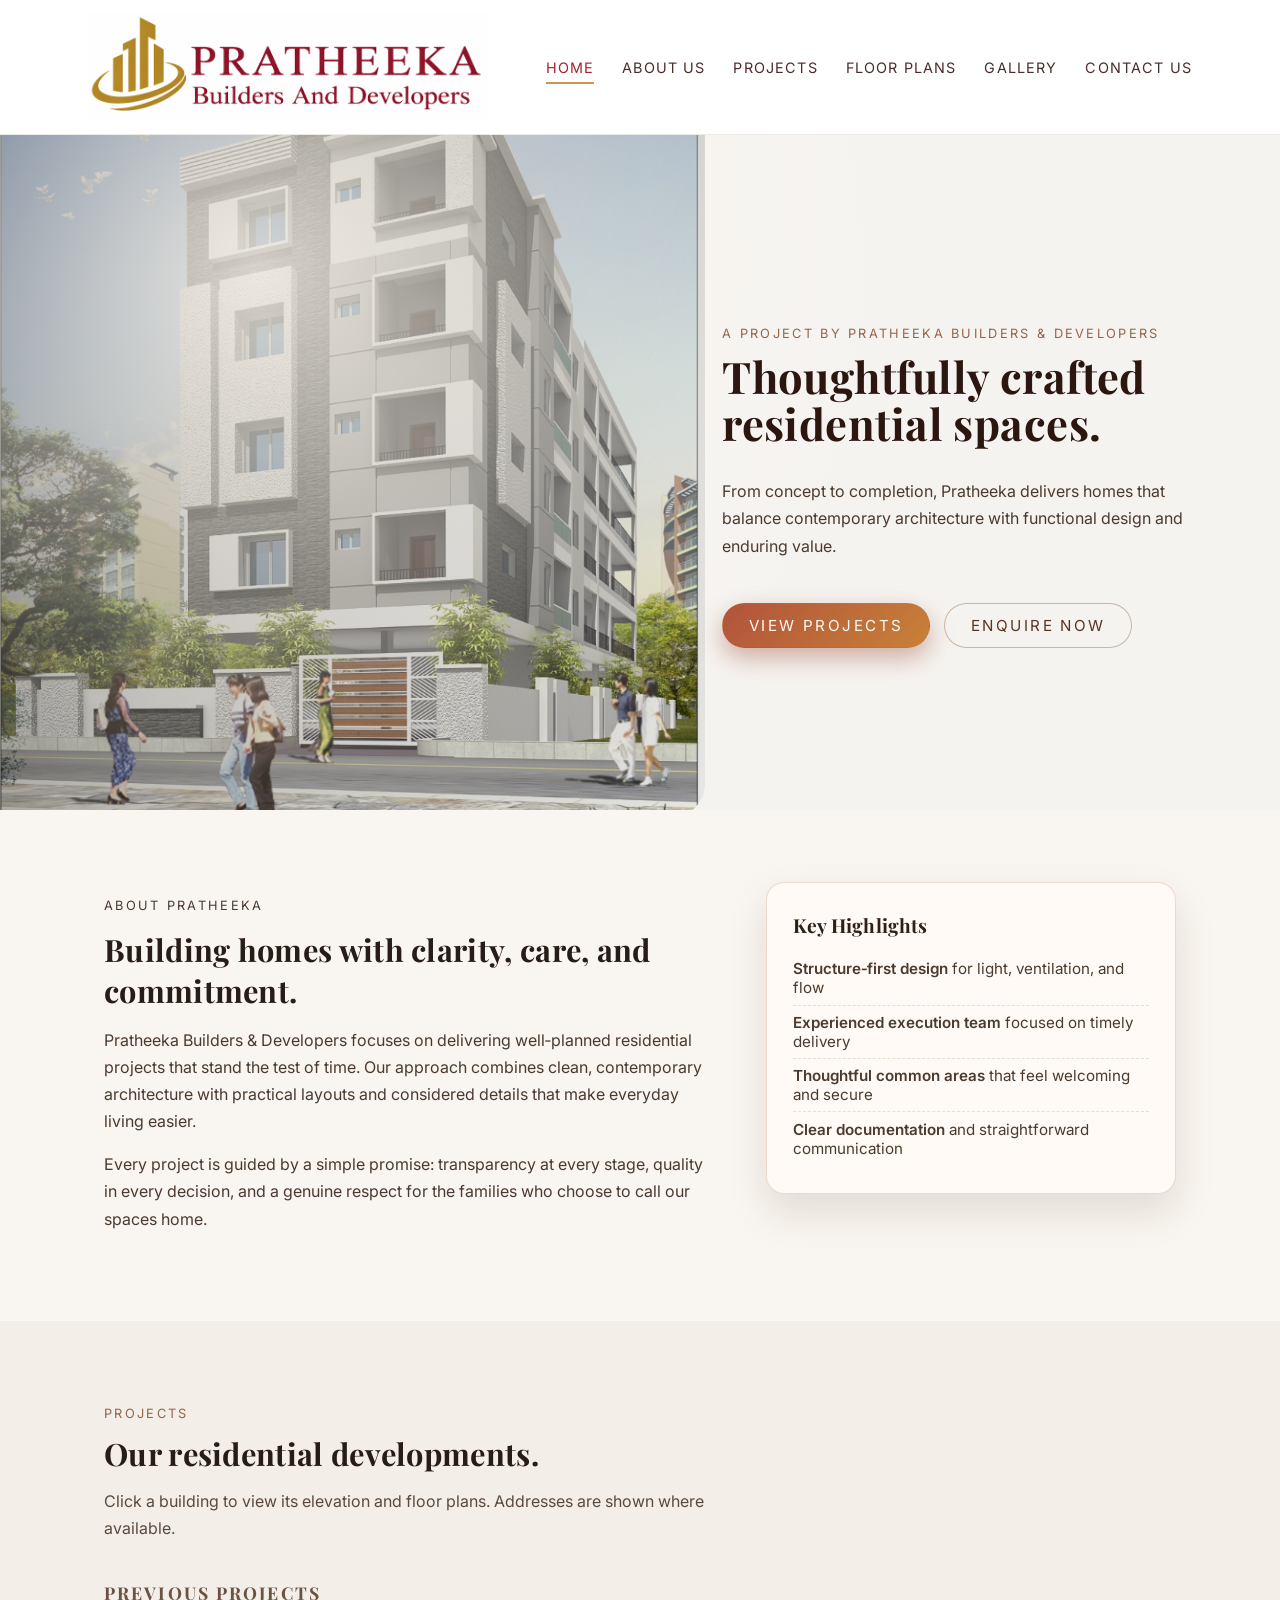
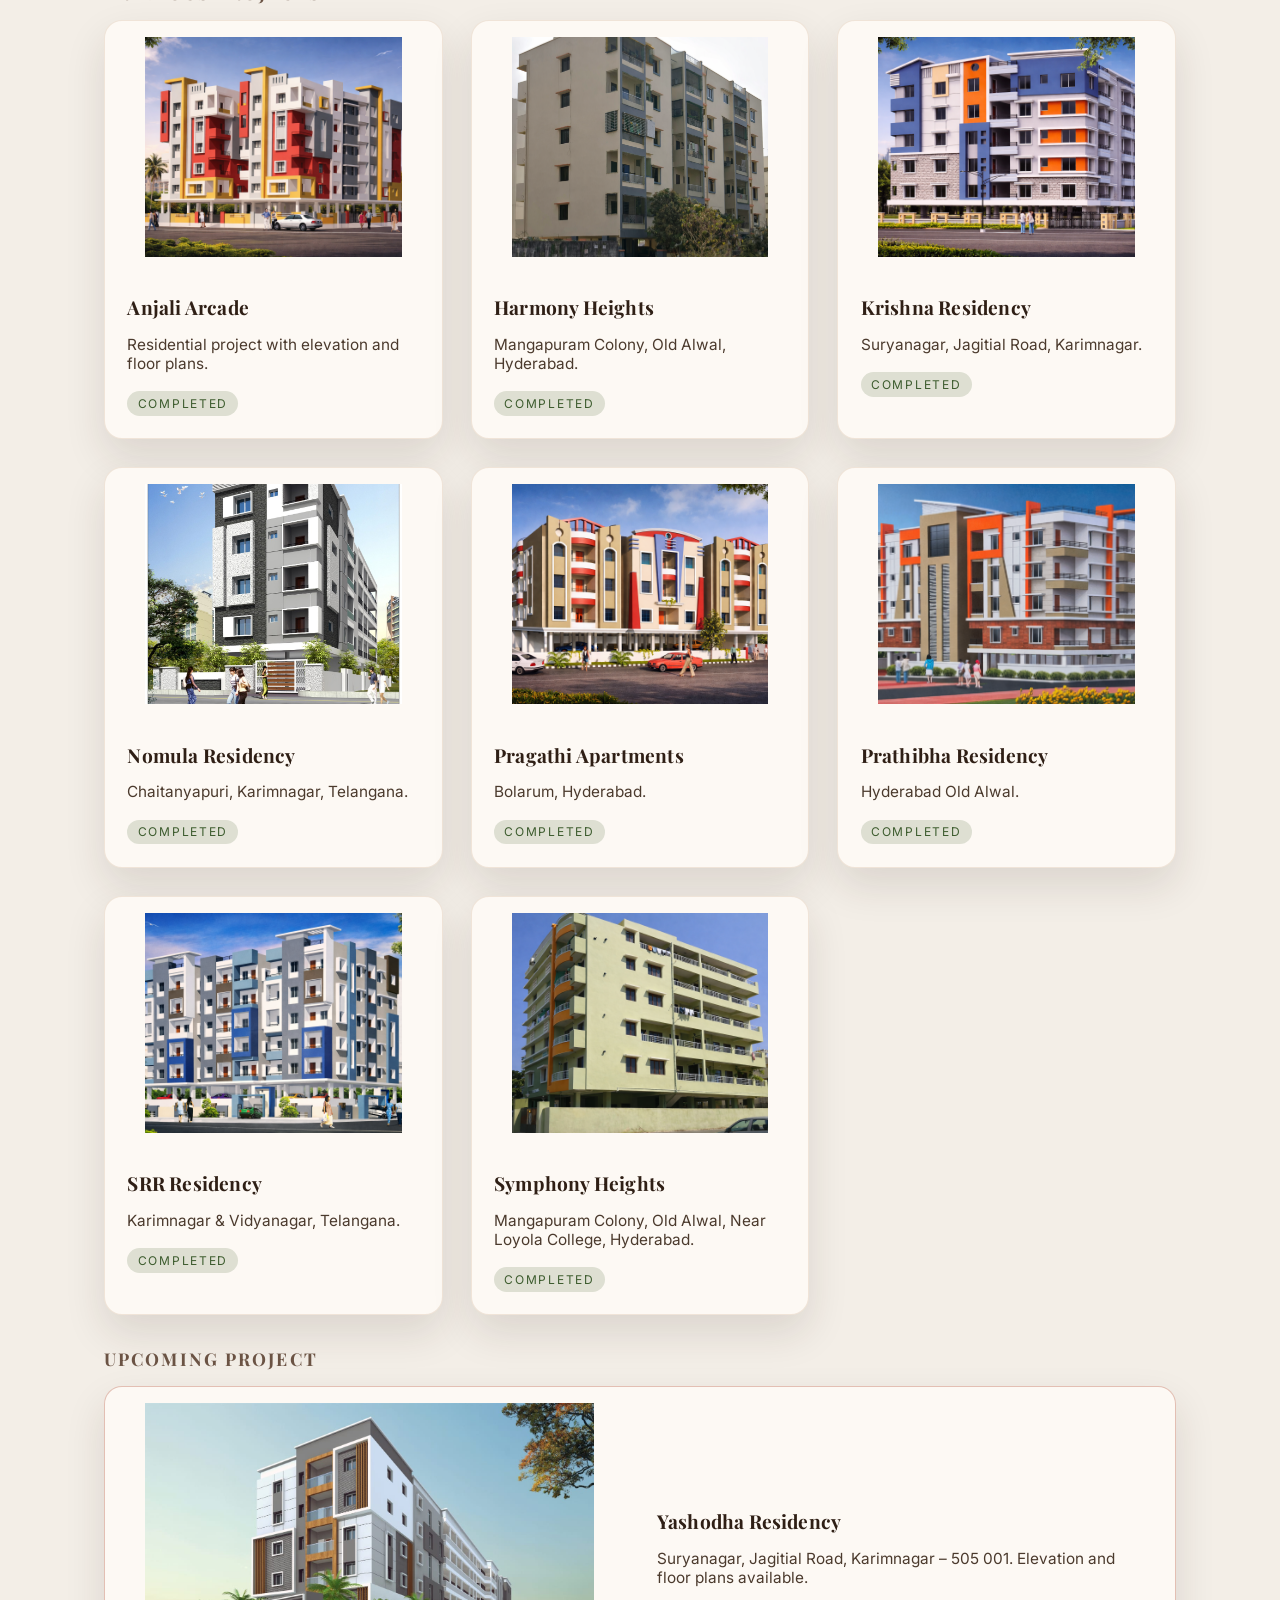
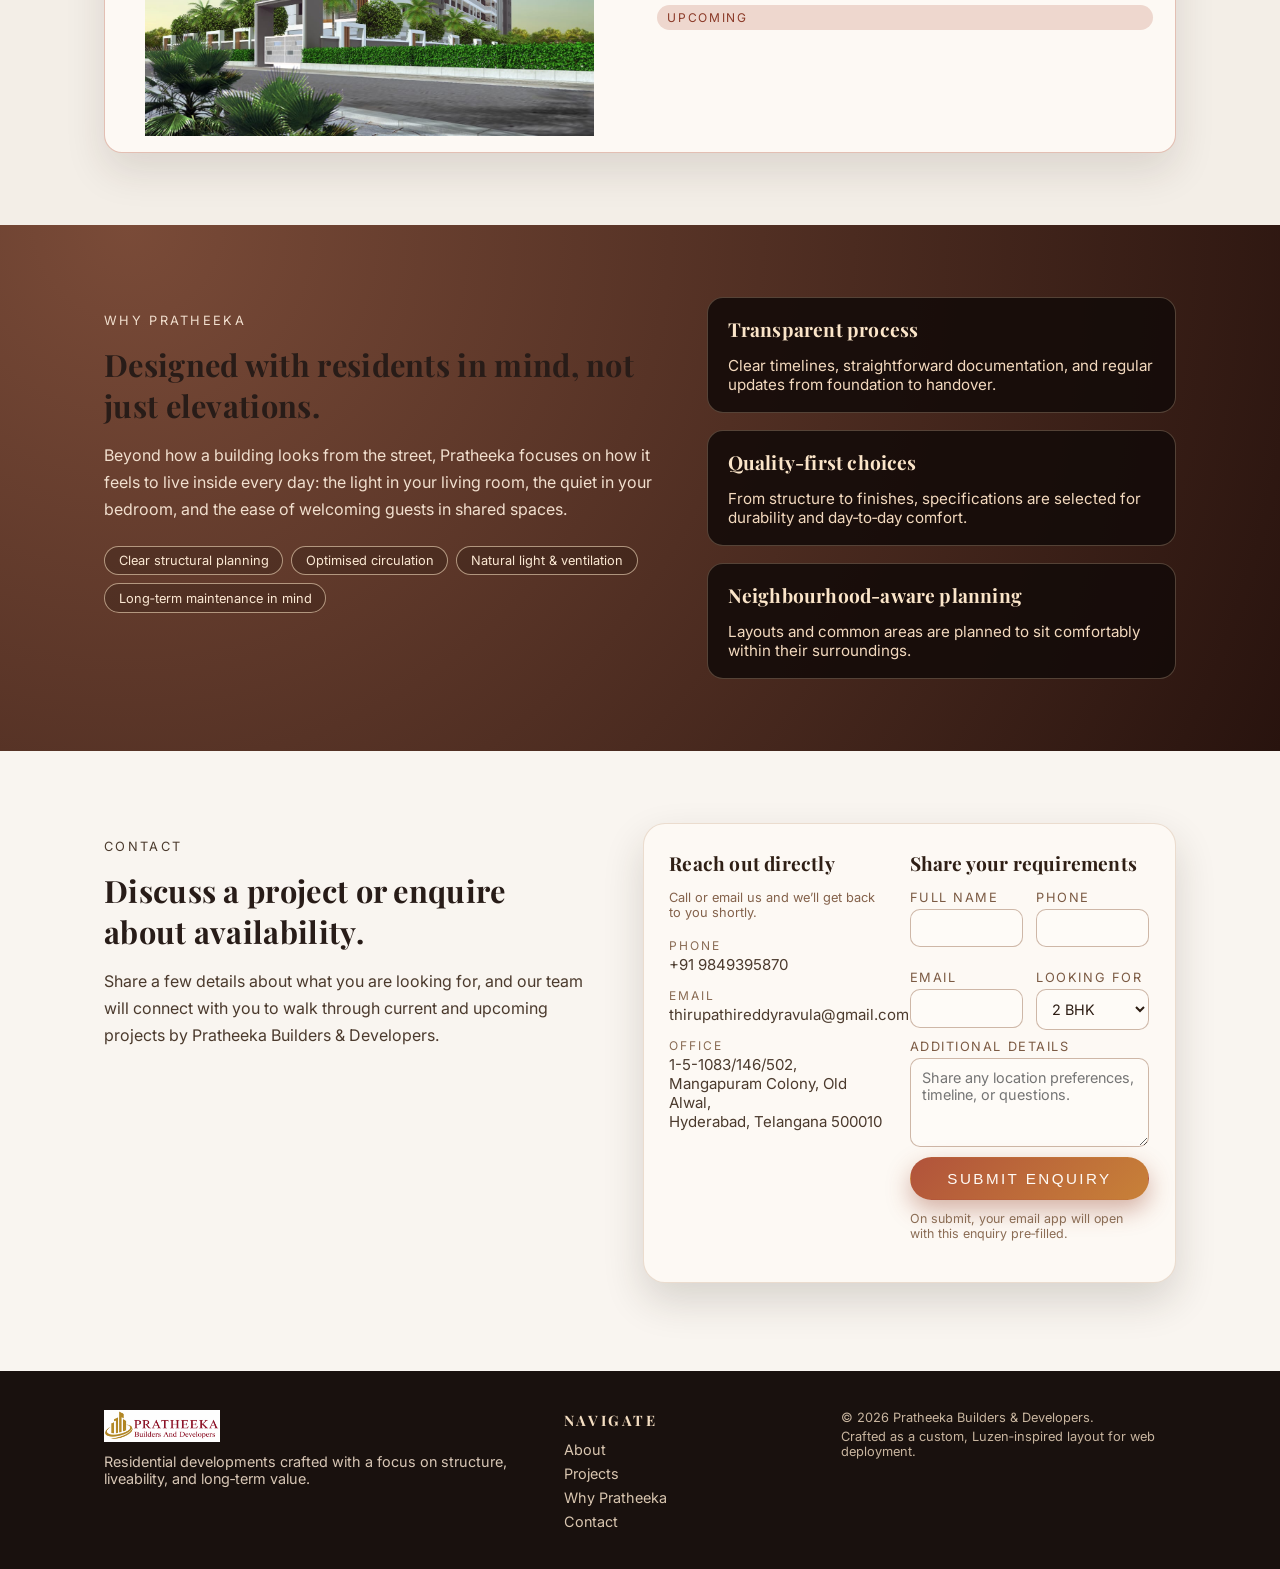
==== index.html @ 61bc34e3 "Initial commit - Pratheeka Builders website" ====
<!DOCTYPE html>
<html lang="en">
  <head>
    <meta charset="UTF-8" />
    <meta name="viewport" content="width=device-width, initial-scale=1" />
    <title>Pratheeka Builders &amp; Developers</title>
    <meta
      name="description"
      content="Pratheeka Builders and Developers – thoughtfully designed residential projects with a focus on quality, transparency, and timely delivery."
    />
    <link rel="preconnect" href="https://fonts.googleapis.com" />
    <link rel="preconnect" href="https://fonts.gstatic.com" crossorigin />
    <link
      href="https://fonts.googleapis.com/css2?family=Playfair+Display:wght@500;600;700&family=Inter:wght@300;400;500;600&display=swap"
      rel="stylesheet"
    />
    <link rel="stylesheet" href="styles.css" />
  </head>
  <body>
    <header class="site-header">
      <div class="container header-inner">
        <a href="index.html#top" class="brand">
          <img
            src="logo for pratheeka.png"
            alt="Pratheeka Builders and Developers Logo"
            class="brand-logo"
          />
        </a>
        <nav class="main-nav" aria-label="Primary">
          <button
            class="nav-toggle"
            aria-expanded="false"
            aria-controls="primary-navigation"
          >
            <span class="nav-toggle-line"></span>
            <span class="nav-toggle-line"></span>
          </button>
          <ul id="primary-navigation" class="nav-list">
            <li><a class="nav-link nav-link--active" href="index.html#top">Home</a></li>
            <li><a class="nav-link" href="index.html#about">About Us</a></li>
            <li><a class="nav-link" href="index.html#projects">Projects</a></li>
            <li><a class="nav-link" href="project.html?building=yashodha-residency#floor-plans">Floor Plans</a></li>
            <li><a class="nav-link" href="index.html#projects">Gallery</a></li>
            <li><a class="nav-link" href="index.html#contact">Contact Us</a></li>
          </ul>
        </nav>
      </div>
    </header>

    <main id="top">
      <section class="hero">
        <div class="hero-media">
          <div class="hero-image hero-image--primary"></div>
          <div class="hero-image hero-image--secondary"></div>
        </div>
        <div class="hero-overlay"></div>
        <div class="container hero-content">
          <p class="eyebrow">A project by Pratheeka Builders &amp; Developers</p>
          <h1>Thoughtfully crafted residential spaces.</h1>
          <p class="hero-subtitle">
            From concept to completion, Pratheeka delivers homes that balance
            contemporary architecture with functional design and enduring value.
          </p>
          <div class="hero-actions">
            <a href="#projects" class="btn btn-primary">View Projects</a>
            <a href="#contact" class="btn btn-ghost">Enquire Now</a>
          </div>
        </div>
      </section>

      <section id="about" class="section section--light">
        <div class="container split-layout">
          <div class="split-layout-main">
            <p class="eyebrow">About Pratheeka</p>
            <h2>Building homes with clarity, care, and commitment.</h2>
            <p>
              Pratheeka Builders &amp; Developers focuses on delivering
              well‑planned residential projects that stand the test of time. Our
              approach combines clean, contemporary architecture with practical
              layouts and considered details that make everyday living easier.
            </p>
            <p>
              Every project is guided by a simple promise: transparency at every
              stage, quality in every decision, and a genuine respect for the
              families who choose to call our spaces home.
            </p>
          </div>
          <aside class="split-layout-aside">
            <div class="stats-card">
              <h3>Key Highlights</h3>
              <ul>
                <li><span>Structure‑first design</span> for light, ventilation, and flow</li>
                <li><span>Experienced execution team</span> focused on timely delivery</li>
                <li><span>Thoughtful common areas</span> that feel welcoming and secure</li>
                <li><span>Clear documentation</span> and straightforward communication</li>
              </ul>
            </div>
          </aside>
        </div>
      </section>

      <section id="projects" class="section section--neutral">
        <div class="container">
          <header class="section-header">
            <p class="eyebrow">Projects</p>
            <h2>Our residential developments.</h2>
            <p class="section-intro">
              Click a building to view its elevation and floor plans. Addresses
              are shown where available.
            </p>
          </header>

          <h3 class="projects-subhead">Previous projects</h3>
          <div class="projects-grid">
            <a href="project.html?building=anjali-arcade" class="project-card project-card--link">
              <figure class="project-media">
                <img src="ANJALI ARCADE/ANJALI ARCADE ELEVATION.png" alt="Anjali Arcade elevation" loading="lazy" />
              </figure>
              <div class="project-body">
                <h3>Anjali Arcade</h3>
                <p>Residential project with elevation and floor plans.</p>
                <span class="project-status project-status--completed">Completed</span>
              </div>
            </a>
            <a href="project.html?building=harmony-heights" class="project-card project-card--link">
              <figure class="project-media">
                <img src="HARMONY HEIGHTS/HARMONY HEIGHTS ELEVATION.png" alt="Harmony Heights elevation" loading="lazy" />
              </figure>
              <div class="project-body">
                <h3>Harmony Heights</h3>
                <p>Mangapuram Colony, Old Alwal, Hyderabad.</p>
                <span class="project-status project-status--completed">Completed</span>
              </div>
            </a>
            <a href="project.html?building=krishna-residency" class="project-card project-card--link">
              <figure class="project-media">
                <img src="KRISHNA RESIDENCY/KRISHNA RESIDENCY ELVATION.png" alt="Krishna Residency elevation" loading="lazy" />
              </figure>
              <div class="project-body">
                <h3>Krishna Residency</h3>
                <p>Suryanagar, Jagitial Road, Karimnagar.</p>
                <span class="project-status project-status--completed">Completed</span>
              </div>
            </a>
            <a href="project.html?building=nomula-residency" class="project-card project-card--link">
              <figure class="project-media">
                <img src="NOMULA RESIDENCY/NOMUL RESIDENCY ELEVATION.jpg" alt="Nomula Residency elevation" loading="lazy" />
              </figure>
              <div class="project-body">
                <h3>Nomula Residency</h3>
                <p>Chaitanyapuri, Karimnagar, Telangana.</p>
                <span class="project-status project-status--completed">Completed</span>
              </div>
            </a>
            <a href="project.html?building=pragathi-apartments" class="project-card project-card--link">
              <figure class="project-media">
                <img src="PRAGATHI APARTMENTS/PRAGATHI APARTMENTS ELEVATION.png" alt="Pragathi Apartments elevation" loading="lazy" />
              </figure>
              <div class="project-body">
                <h3>Pragathi Apartments</h3>
                <p>Bolarum, Hyderabad.</p>
                <span class="project-status project-status--completed">Completed</span>
              </div>
            </a>
            <a href="project.html?building=prathibha-residency" class="project-card project-card--link">
              <figure class="project-media">
                <img src="PRATHIBHA RESIDENCY/PRATHIBHA BUILDING ELEVATION.png" alt="Prathibha Residency elevation" loading="lazy" />
              </figure>
              <div class="project-body">
                <h3>Prathibha Residency</h3>
                <p>Hyderabad Old Alwal.</p>
                <span class="project-status project-status--completed">Completed</span>
              </div>
            </a>
            <a href="project.html?building=srr-residency" class="project-card project-card--link">
              <figure class="project-media">
                <img src="SRR RESIDENCY/SRR residency ELEVATION.png" alt="SRR Residency elevation" loading="lazy" />
              </figure>
              <div class="project-body">
                <h3>SRR Residency</h3>
                <p>Karimnagar &amp; Vidyanagar, Telangana.</p>
                <span class="project-status project-status--completed">Completed</span>
              </div>
            </a>
            <a href="project.html?building=symphony-heights" class="project-card project-card--link">
              <figure class="project-media">
                <img src="SYMPHONY HEIGHTS/ChatGPT Image Mar 2, 2026, 05_12_27 PM.png" alt="Symphony Heights elevation" loading="lazy" />
              </figure>
              <div class="project-body">
                <h3>Symphony Heights</h3>
                <p>Mangapuram Colony, Old Alwal, Near Loyola College, Hyderabad.</p>
                <span class="project-status project-status--completed">Completed</span>
              </div>
            </a>
          </div>

          <h3 class="projects-subhead">Upcoming project</h3>
          <div class="projects-grid projects-grid--single">
            <a href="project.html?building=yashodha-residency" class="project-card project-card--link project-card--upcoming">
              <figure class="project-media">
                <img src="YASHODHA RESIDENCY UPCOMING/YASHODHA residency ELEVATION.jpg" alt="Yashodha Residency elevation" loading="lazy" />
              </figure>
              <div class="project-body">
                <h3>Yashodha Residency</h3>
                <p>Suryanagar, Jagitial Road, Karimnagar – 505 001. Elevation and floor plans available.</p>
                <span class="project-status project-status--upcoming">Upcoming</span>
              </div>
            </a>
          </div>
        </div>
      </section>

      <section id="why-us" class="section section--dark">
        <div class="container split-layout split-layout--reverse">
          <div class="split-layout-main">
            <p class="eyebrow eyebrow--muted">Why Pratheeka</p>
            <h2>Designed with residents in mind, not just elevations.</h2>
            <p>
              Beyond how a building looks from the street, Pratheeka focuses on
              how it feels to live inside every day: the light in your living
              room, the quiet in your bedroom, and the ease of welcoming guests
              in shared spaces.
            </p>
            <div class="pill-row">
              <span class="pill">Clear structural planning</span>
              <span class="pill">Optimised circulation</span>
              <span class="pill">Natural light &amp; ventilation</span>
              <span class="pill">Long‑term maintenance in mind</span>
            </div>
          </div>
          <aside class="split-layout-aside">
            <div class="feature-list">
              <article class="feature">
                <h3>Transparent process</h3>
                <p>
                  Clear timelines, straightforward documentation, and regular
                  updates from foundation to handover.
                </p>
              </article>
              <article class="feature">
                <h3>Quality‑first choices</h3>
                <p>
                  From structure to finishes, specifications are selected for
                  durability and day‑to‑day comfort.
                </p>
              </article>
              <article class="feature">
                <h3>Neighbourhood‑aware planning</h3>
                <p>
                  Layouts and common areas are planned to sit comfortably within
                  their surroundings.
                </p>
              </article>
            </div>
          </aside>
        </div>
      </section>

      <section id="contact" class="section section--light section--contact">
        <div class="container contact-layout">
          <div class="contact-copy">
            <p class="eyebrow">Contact</p>
            <h2>Discuss a project or enquire about availability.</h2>
            <p>
              Share a few details about what you are looking for, and our team
              will connect with you to walk through current and upcoming
              projects by Pratheeka Builders &amp; Developers.
            </p>
          </div>

          <div class="contact-card">
            <div class="contact-details">
              <h3>Reach out directly</h3>
              <p class="contact-note">
                Call or email us and we’ll get back to you shortly.
              </p>
              <ul>
                <li><span>Phone</span> <a href="tel:+919849395870">+91 9849395870</a></li>
                <li>
                  <span>Email</span>
                  <a href="mailto:thirupathireddyravula@gmail.com">
                    thirupathireddyravula@gmail.com
                  </a>
                </li>
                <li>
                  <span>Office</span>
                  <p class="contact-address">
                    1-5-1083/146/502, Mangapuram Colony, Old Alwal,<br />
                    Hyderabad, Telangana 500010
                  </p>
                </li>
              </ul>
            </div>

            <form class="contact-form" autocomplete="on">
              <h3>Share your requirements</h3>
              <div class="field-grid">
                <div class="field">
                  <label for="name">Full name</label>
                  <input id="name" name="name" type="text" required />
                </div>
                <div class="field">
                  <label for="phone">Phone</label>
                  <input id="phone" name="phone" type="tel" />
                </div>
                <div class="field">
                  <label for="email">Email</label>
                  <input id="email" name="email" type="email" />
                </div>
                <div class="field">
                  <label for="interest">Looking for</label>
                  <select id="interest" name="interest">
                    <option>2 BHK</option>
                    <option>3 BHK</option>
                    <option>Investment property</option>
                    <option>Joint development</option>
                    <option>Other</option>
                  </select>
                </div>
              </div>
              <div class="field">
                <label for="message">Additional details</label>
                <textarea
                  id="message"
                  name="message"
                  rows="4"
                  placeholder="Share any location preferences, timeline, or questions."
                ></textarea>
              </div>
              <button type="submit" class="btn btn-primary btn-full-width">
                Submit enquiry
              </button>
              <p class="form-footnote">
                On submit, your email app will open with this enquiry pre‑filled.
              </p>
            </form>
          </div>
        </div>
      </section>
    </main>

    <footer class="site-footer">
      <div class="container footer-inner">
        <div class="footer-brand">
          <img
            src="logo for pratheeka.png"
            alt="Pratheeka Builders and Developers logo"
            class="footer-logo"
          />
          <p>
            Residential developments crafted with a focus on structure,
            liveability, and long‑term value.
          </p>
        </div>
        <nav class="footer-nav" aria-label="Footer">
          <h3>Navigate</h3>
          <ul>
            <li><a href="index.html#about">About</a></li>
            <li><a href="index.html#projects">Projects</a></li>
            <li><a href="index.html#why-us">Why Pratheeka</a></li>
            <li><a href="index.html#contact">Contact</a></li>
          </ul>
        </nav>
        <div class="footer-meta">
          <p>&copy; <span id="year"></span> Pratheeka Builders &amp; Developers.</p>
          <p class="footer-note">
            Crafted as a custom, Luzen‑inspired layout for web deployment.
          </p>
        </div>
      </div>
    </footer>

    <script src="script.js"></script>
  </body>
</html>
---- styles.css ----
*,
*::before,
*::after {
  box-sizing: border-box;
}

html {
  scroll-behavior: smooth;
}

body {
  margin: 0;
  font-family: "Inter", system-ui, -apple-system, BlinkMacSystemFont, "Segoe UI",
    sans-serif;
  color: #1f2933;
  background-color: #f5f3f0;
  -webkit-font-smoothing: antialiased;
}

img {
  max-width: 100%;
  display: block;
}

a {
  color: inherit;
  text-decoration: none;
}

.container {
  width: 100%;
  max-width: 1120px;
  margin: 0 auto;
  padding: 0 1.5rem;
}

.site-header {
  position: sticky;
  top: 0;
  z-index: 20;
  background: #ffffff;
  border-bottom: 1px solid rgba(148, 132, 109, 0.16);
}

.header-inner {
  display: flex;
  align-items: center;
  justify-content: space-between;
  padding: 0.75rem 0.5rem;
}

.brand-logo {
  height: 110px;
  width: auto;
}

.main-nav {
  display: flex;
  align-items: center;
  gap: 2rem;
}

.nav-list {
  list-style: none;
  display: flex;
  gap: 1.75rem;
  padding: 0;
  margin: 0;
}

.nav-list a {
  font-size: 0.9rem;
  letter-spacing: 0.08em;
  text-transform: uppercase;
  color: #4b2c2c;
  padding-bottom: 0.4rem;
  border-bottom: 2px solid transparent;
  transition: border-color 0.18s ease, color 0.18s ease;
}

.nav-list a:hover,
.nav-list a:focus-visible,
.nav-list a.nav-link--active {
  border-color: #c9974f;
  color: #a3222f;
}

.nav-toggle {
  display: none;
  background: transparent;
  border: none;
  padding: 0.4rem;
  cursor: pointer;
}

.nav-toggle-line {
  width: 22px;
  height: 2px;
  background: #4b2c2c;
  border-radius: 999px;
  display: block;
  + .nav-toggle-line {
    margin-top: 5px;
  }
}

.hero {
  position: relative;
  min-height: 75vh;
  display: grid;
  grid-template-columns: minmax(0, 1.2fr) minmax(0, 1fr);
  color: #16161d;
  overflow: hidden;
  background: #f5f3f0;
}

.hero-media {
  position: relative;
  height: 100%;
}

.hero-image {
  position: absolute;
  inset: 0;
  background-size: cover;
  background-position: center;
  border-radius: 0 0 32px 0;
  transform-origin: center;
}

.hero-image--primary {
  background-image: linear-gradient(
      115deg,
      rgba(20, 17, 13, 0.5),
      rgba(20, 17, 13, 0.1)
    ),
    url("NOMULA RESIDENCY/NOMUL RESIDENCY ELEVATION.jpg");
  transform: scale(1.02);
}

.hero-image--secondary {
  background-image: url("SRR RESIDENCY/SRR residency ELEVATION.png");
  opacity: 0.0;
}

.hero-overlay {
  position: absolute;
  inset: 0;
  background: radial-gradient(
    circle at 20% 20%,
    rgba(255, 250, 240, 0.8),
    transparent 55%
  );
  pointer-events: none;
}

.hero-content {
  position: relative;
  padding: 5.5rem 1.5rem 4.5rem;
  display: flex;
  flex-direction: column;
  justify-content: center;
}

.eyebrow {
  font-size: 0.8rem;
  letter-spacing: 0.18em;
  text-transform: uppercase;
  color: #94654b;
  margin-bottom: 0.75rem;
}

.eyebrow--muted {
  color: #f3e2d1;
}

h1,
h2,
h3 {
  font-family: "Playfair Display", "Times New Roman", serif;
  margin: 0 0 0.9rem;
  letter-spacing: 0.01em;
}

h1 {
  font-size: clamp(2.4rem, 3.4vw, 3.2rem);
  line-height: 1.09;
  color: #2c1710;
}

h2 {
  font-size: clamp(1.8rem, 2.4vw, 2.2rem);
  color: #281c18;
}

h3 {
  font-size: 1.2rem;
  color: #2f1f15;
}

.hero-subtitle {
  max-width: 30rem;
  font-size: 1rem;
  line-height: 1.7;
  color: #4b3a2d;
}

.hero-actions {
  margin-top: 1.7rem;
  display: flex;
  flex-wrap: wrap;
  gap: 0.9rem;
}

.btn {
  display: inline-flex;
  align-items: center;
  justify-content: center;
  border-radius: 999px;
  padding: 0.75rem 1.6rem;
  font-size: 0.95rem;
  border: 1px solid transparent;
  cursor: pointer;
  transition: background 0.18s ease, color 0.18s ease,
    border-color 0.18s ease, box-shadow 0.18s ease, transform 0.12s ease;
  text-transform: uppercase;
  letter-spacing: 0.16em;
}

.btn-primary {
  background: linear-gradient(135deg, #b1533b, #c88138);
  color: #fffaf5;
  box-shadow: 0 10px 25px rgba(153, 67, 42, 0.4);
}

.btn-primary:hover,
.btn-primary:focus-visible {
  transform: translateY(-1px);
  box-shadow: 0 15px 30px rgba(153, 67, 42, 0.46);
}

.btn-ghost {
  background: rgba(245, 243, 240, 0.4);
  border-color: rgba(176, 139, 115, 0.6);
  color: #5b3523;
}

.btn-ghost:hover,
.btn-ghost:focus-visible {
  background: rgba(245, 243, 240, 0.9);
}

.btn-full-width {
  width: 100%;
}

.section {
  padding: 4.5rem 0;
}

.section--light {
  background: #f9f5f0;
}

.section--neutral {
  background: #f3eee7;
}

.section--dark {
  background: radial-gradient(circle at 10% 0%, #7a4b38, #28130e);
  color: #fdf7f1;
}

.section--contact {
  padding-bottom: 5.5rem;
}

.section-header {
  max-width: 40rem;
  margin-bottom: 2.4rem;
}

.section-intro {
  margin: 0;
  color: #5a4a3d;
  line-height: 1.7;
}

.split-layout {
  display: grid;
  grid-template-columns: minmax(0, 1.5fr) minmax(0, 1fr);
  gap: 3rem;
  align-items: flex-start;
}

.split-layout--reverse {
  grid-template-columns: minmax(0, 1.3fr) minmax(0, 1.1fr);
}

.split-layout-main p {
  line-height: 1.7;
  color: #4a3a2f;
}

.section--dark .split-layout-main p {
  color: #f1dfce;
}

.split-layout-aside {
  align-self: stretch;
}

.stats-card {
  background: #fffaf5;
  border-radius: 18px;
  padding: 1.8rem 1.6rem;
  border: 1px solid rgba(179, 126, 85, 0.25);
  box-shadow: 0 18px 40px rgba(59, 40, 22, 0.12);
}

.stats-card h3 {
  margin-bottom: 0.9rem;
}

.stats-card ul {
  list-style: none;
  padding: 0;
  margin: 0;
}

.stats-card li {
  font-size: 0.95rem;
  color: #4b3a2d;
  padding: 0.45rem 0;
  border-bottom: 1px dashed rgba(176, 139, 115, 0.28);
}

.stats-card li:last-child {
  border-bottom: none;
}

.stats-card span {
  font-weight: 600;
}

.projects-grid {
  display: grid;
  grid-template-columns: repeat(3, minmax(0, 1fr));
  gap: 1.75rem;
}

.project-card {
  background: #fdf9f4;
  border-radius: 18px;
  overflow: hidden;
  border: 1px solid rgba(179, 131, 91, 0.18);
  display: flex;
  flex-direction: column;
  min-height: 100%;
  box-shadow: 0 18px 40px rgba(46, 35, 25, 0.12);
  transition: transform 0.14s ease, box-shadow 0.14s ease,
    border-color 0.14s ease;
}

.project-card:hover {
  transform: translateY(-3px);
  box-shadow: 0 26px 55px rgba(37, 26, 18, 0.2);
  border-color: rgba(153, 89, 55, 0.65);
}

.project-media img {
  height: 220px;
  width: 100%;
  object-fit: cover;
}

.project-body {
  padding: 1.35rem 1.4rem 1.4rem;
}

.project-body p {
  margin: 0 0 0.9rem;
  font-size: 0.96rem;
  color: #4b3a2d;
}

.project-meta {
  display: grid;
  grid-template-columns: repeat(2, minmax(0, 1fr));
  gap: 0.75rem;
  margin: 0;
}

.project-meta dt {
  font-size: 0.75rem;
  text-transform: uppercase;
  letter-spacing: 0.15em;
  color: #8a6c54;
}

.project-meta dd {
  margin: 0.1rem 0 0;
  font-size: 0.9rem;
  color: #2f1f15;
}

.projects-subhead {
  font-size: 1.1rem;
  text-transform: uppercase;
  letter-spacing: 0.12em;
  color: #6b5344;
  margin: 2rem 0 1rem;
}
.projects-subhead:first-of-type {
  margin-top: 0;
}

.project-status {
  display: inline-block;
  font-size: 0.75rem;
  text-transform: uppercase;
  letter-spacing: 0.14em;
  padding: 0.3rem 0.65rem;
  border-radius: 999px;
  margin-top: 0.25rem;
}
.project-status--completed {
  background: rgba(94, 120, 78, 0.2);
  color: #3d5c2e;
}
.project-status--upcoming {
  background: rgba(177, 83, 59, 0.2);
  color: #8b3a28;
}

.project-card--link {
  color: inherit;
  cursor: pointer;
}
.project-card--link:hover {
  color: inherit;
}
.project-card--upcoming {
  border-color: rgba(177, 83, 59, 0.35);
}

.projects-grid--single {
  grid-template-columns: minmax(0, 1fr);
  max-width: none;
  width: 100%;
}

.pill-row {
  display: flex;
  flex-wrap: wrap;
  gap: 0.5rem;
  margin-top: 1.4rem;
}

@media (min-width: 960px) {
  .project-card--upcoming {
    flex-direction: row;
  }

  .project-card--upcoming .project-media {
    flex: 0 0 42%;
  }

  .project-card--upcoming .project-media img {
    height: 100%;
    min-height: 280px;
  }

  .project-card--upcoming .project-body {
    display: flex;
    flex-direction: column;
    justify-content: center;
  }
}

.pill {
  font-size: 0.8rem;
  padding: 0.4rem 0.85rem;
  border-radius: 999px;
  border: 1px solid rgba(246, 220, 191, 0.6);
  background: rgba(19, 10, 7, 0.2);
  color: #fbe8d3;
}

.feature-list {
  display: grid;
  gap: 1.1rem;
}

.feature {
  background: rgba(21, 12, 9, 0.9);
  border-radius: 16px;
  padding: 1.1rem 1.25rem;
  border: 1px solid rgba(239, 205, 169, 0.28);
}

.feature h3 {
  color: #fbe5c9;
}

.feature p {
  margin: 0;
  font-size: 0.95rem;
  color: #f3d9be;
}

.contact-layout {
  display: grid;
  grid-template-columns: minmax(0, 1.15fr) minmax(0, 1.25fr);
  gap: 3rem;
  align-items: flex-start;
}

.contact-copy p {
  color: #4b3a2d;
  line-height: 1.7;
}

.contact-card {
  background: #fdf9f4;
  border-radius: 22px;
  padding: 1.6rem 1.6rem 1.8rem;
  border: 1px solid rgba(179, 131, 91, 0.25);
  box-shadow: 0 18px 40px rgba(46, 35, 25, 0.16);
  display: grid;
  grid-template-columns: minmax(0, 1fr) minmax(0, 1.1fr);
  gap: 1.4rem;
}

.contact-details ul {
  list-style: none;
  margin: 0;
  padding: 0;
}

.contact-details li {
  margin-bottom: 0.85rem;
  font-size: 0.94rem;
  color: #4b3a2d;
}

.contact-details span {
  display: block;
  font-size: 0.75rem;
  text-transform: uppercase;
  letter-spacing: 0.16em;
  color: #8a6c54;
  margin-bottom: 0.15rem;
}

.contact-address {
  margin: 0.1rem 0 0;
}

.contact-note {
  font-size: 0.8rem;
  color: #84624b;
  margin-top: 0;
  margin-bottom: 1.1rem;
}

.contact-form h3 {
  margin-bottom: 0.9rem;
}

.field-grid {
  display: grid;
  grid-template-columns: repeat(2, minmax(0, 1fr));
  gap: 0.85rem;
}

.field {
  display: flex;
  flex-direction: column;
  gap: 0.25rem;
  margin-bottom: 0.6rem;
}

.field label {
  font-size: 0.8rem;
  letter-spacing: 0.12em;
  text-transform: uppercase;
  color: #7b5a43;
}

.field input,
.field select,
.field textarea {
  border-radius: 10px;
  border: 1px solid rgba(176, 139, 115, 0.6);
  padding: 0.6rem 0.7rem;
  font-size: 0.9rem;
  font-family: inherit;
  background: #fefbf7;
  color: #2c1c13;
  outline: none;
  transition: border-color 0.15s ease, box-shadow 0.15s ease,
    background 0.15s ease;
}

.field textarea {
  resize: vertical;
}

.field input:focus-visible,
.field select:focus-visible,
.field textarea:focus-visible {
  border-color: #c47e43;
  box-shadow: 0 0 0 1px rgba(196, 126, 67, 0.35);
  background: #fff;
}

.form-footnote {
  font-size: 0.78rem;
  color: #8a6c54;
  margin-top: 0.7rem;
}

.site-footer {
  background: #19110e;
  color: #f1e1cf;
  padding: 2.4rem 0 2.1rem;
}

.footer-inner {
  display: grid;
  grid-template-columns: minmax(0, 1.4fr) minmax(0, 0.8fr) minmax(
      0,
      1.1fr
    );
  gap: 2.1rem;
  align-items: flex-start;
}

.footer-logo {
  height: 32px;
  width: auto;
  margin-bottom: 0.7rem;
}

.footer-brand p {
  margin: 0;
  font-size: 0.9rem;
  color: #d7c6b5;
}

.footer-nav h3 {
  font-size: 0.9rem;
  text-transform: uppercase;
  letter-spacing: 0.18em;
  margin-bottom: 0.6rem;
  color: #f3ddc1;
}

.footer-nav ul {
  list-style: none;
  padding: 0;
  margin: 0;
}

.footer-nav li {
  margin-bottom: 0.25rem;
}

.footer-nav a {
  font-size: 0.9rem;
  color: #d9c6b0;
}

.footer-nav a:hover {
  color: #f3ddc1;
}

.footer-meta p {
  margin: 0 0 0.25rem;
  font-size: 0.8rem;
  color: #c8b59f;
}

.footer-note {
  color: #a8927c;
}

@media (max-width: 960px) {
  .hero {
    grid-template-columns: minmax(0, 1fr);
  }

  .hero-media {
    position: absolute;
    inset: 0;
    opacity: 0.26;
  }

  .hero-content {
    padding-top: 5rem;
    padding-bottom: 4.2rem;
  }

  .split-layout,
  .split-layout--reverse,
  .contact-layout {
    grid-template-columns: minmax(0, 1fr);
  }

  .split-layout-aside,
  .contact-card {
    margin-top: 1.4rem;
  }

  .projects-grid {
    grid-template-columns: repeat(2, minmax(0, 1fr));
  }

  .contact-card {
    grid-template-columns: minmax(0, 1fr);
  }

  .footer-inner {
    grid-template-columns: minmax(0, 1.4fr) minmax(0, 1fr);
  }
}

@media (max-width: 720px) {
  .header-inner {
    padding-inline: 0.25rem;
  }

  .brand-logo {
    height: 56px;
  }

  .nav-toggle {
    display: inline-flex;
    flex-direction: column;
    justify-content: center;
  }

  .nav-list {
    position: absolute;
    inset-inline: 0;
    top: 100%;
    padding: 0.75rem 1.5rem 1rem;
    background: rgba(245, 243, 240, 0.98);
    flex-direction: column;
    border-bottom: 1px solid rgba(148, 132, 109, 0.25);
    transform-origin: top;
    transform: scaleY(0.9);
    opacity: 0;
    pointer-events: none;
    transition: opacity 0.18s ease, transform 0.18s ease;
  }

  .nav-list.is-open {
    opacity: 1;
    transform: scaleY(1);
    pointer-events: auto;
  }

  .hero-content {
    padding-inline: 1.25rem;
  }

  .section {
    padding: 3.3rem 0;
  }

  .projects-grid {
    grid-template-columns: minmax(0, 1fr);
  }

  .footer-inner {
    grid-template-columns: minmax(0, 1fr);
  }
}

/* Project detail page */
.project-page {
  padding: 2.5rem 0 4rem;
  min-height: 50vh;
}

.back-link {
  display: inline-block;
  font-size: 0.9rem;
  letter-spacing: 0.08em;
  color: #6b5344;
  margin-bottom: 1.5rem;
  padding-bottom: 0.2rem;
  border-bottom: 1px solid transparent;
  transition: border-color 0.18s ease, color 0.18s ease;
}
.back-link:hover {
  color: #b1533b;
  border-color: #b1533b;
}

.project-detail-header {
  margin-bottom: 2rem;
}
.project-detail-header .eyebrow {
  margin-bottom: 0.5rem;
}
.project-address {
  margin: 0.75rem 0 0;
  font-size: 1rem;
  color: #5a4a3d;
  line-height: 1.6;
}

.project-elevation {
  margin: 0 0 2.5rem;
  border-radius: 18px;
  overflow: hidden;
  box-shadow: 0 18px 50px rgba(46, 35, 25, 0.18);
}
.project-elevation img {
  width: 100%;
  height: auto;
  display: block;
}
.project-elevation figcaption {
  font-size: 0.8rem;
  text-transform: uppercase;
  letter-spacing: 0.14em;
  color: #8a6c54;
  padding: 0.6rem 0 0;
}

.project-floor-plans {
  margin-top: 2.5rem;
}
.project-floor-plans h2 {
  font-size: 1.35rem;
  margin-bottom: 1.25rem;
}
.floor-plans-grid {
  display: grid;
  grid-template-columns: repeat(auto-fill, minmax(280px, 1fr));
  gap: 1.5rem;
}
.floor-plan-fig {
  margin: 0;
  border-radius: 14px;
  overflow: hidden;
  border: 1px solid rgba(179, 131, 91, 0.2);
  background: #fdf9f4;
}
.floor-plan-fig img {
  width: 100%;
  height: auto;
  display: block;
}
.floor-plan-fig figcaption {
  font-size: 0.8rem;
  color: #6b5344;
  padding: 0.5rem 0.75rem;
}

.project-loading,
.project-error {
  padding: 2rem 0;
  color: #6b5344;
}
.project-error a {
  color: #b1533b;
  text-decoration: underline;
}
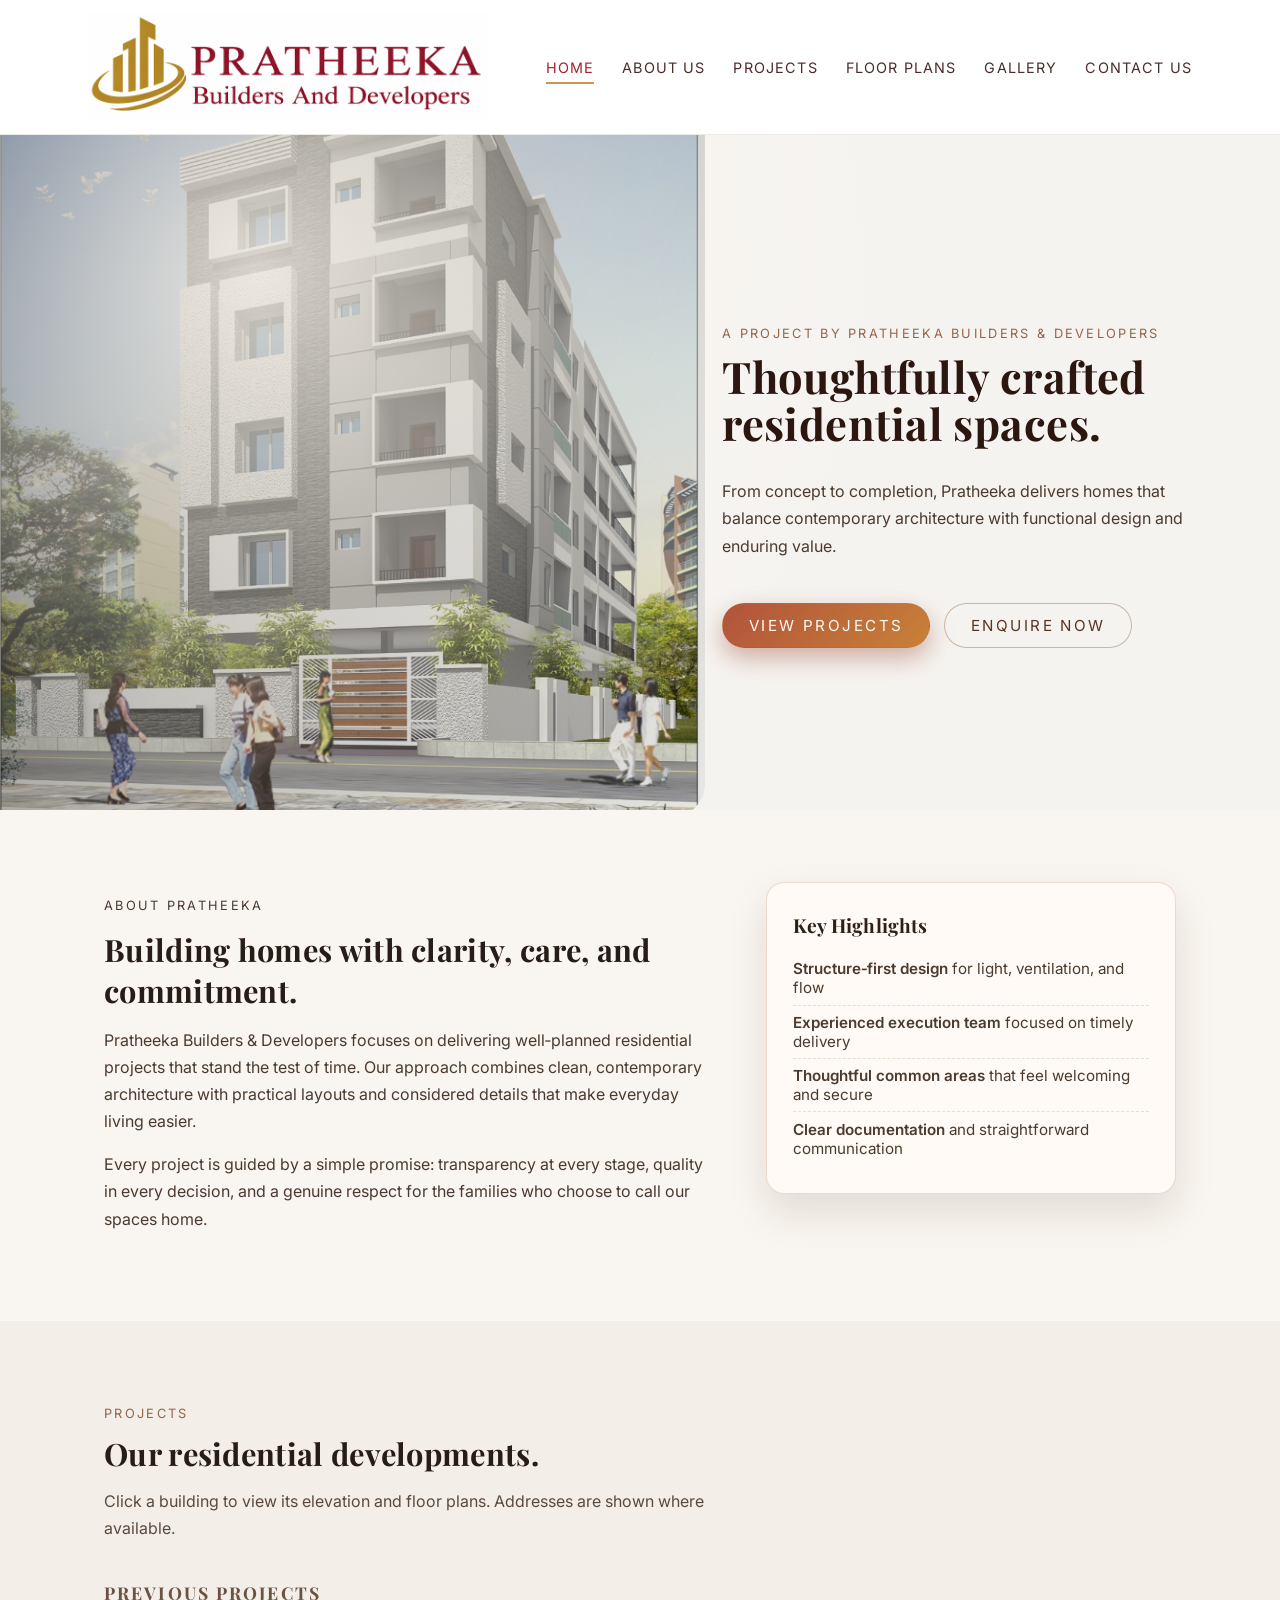
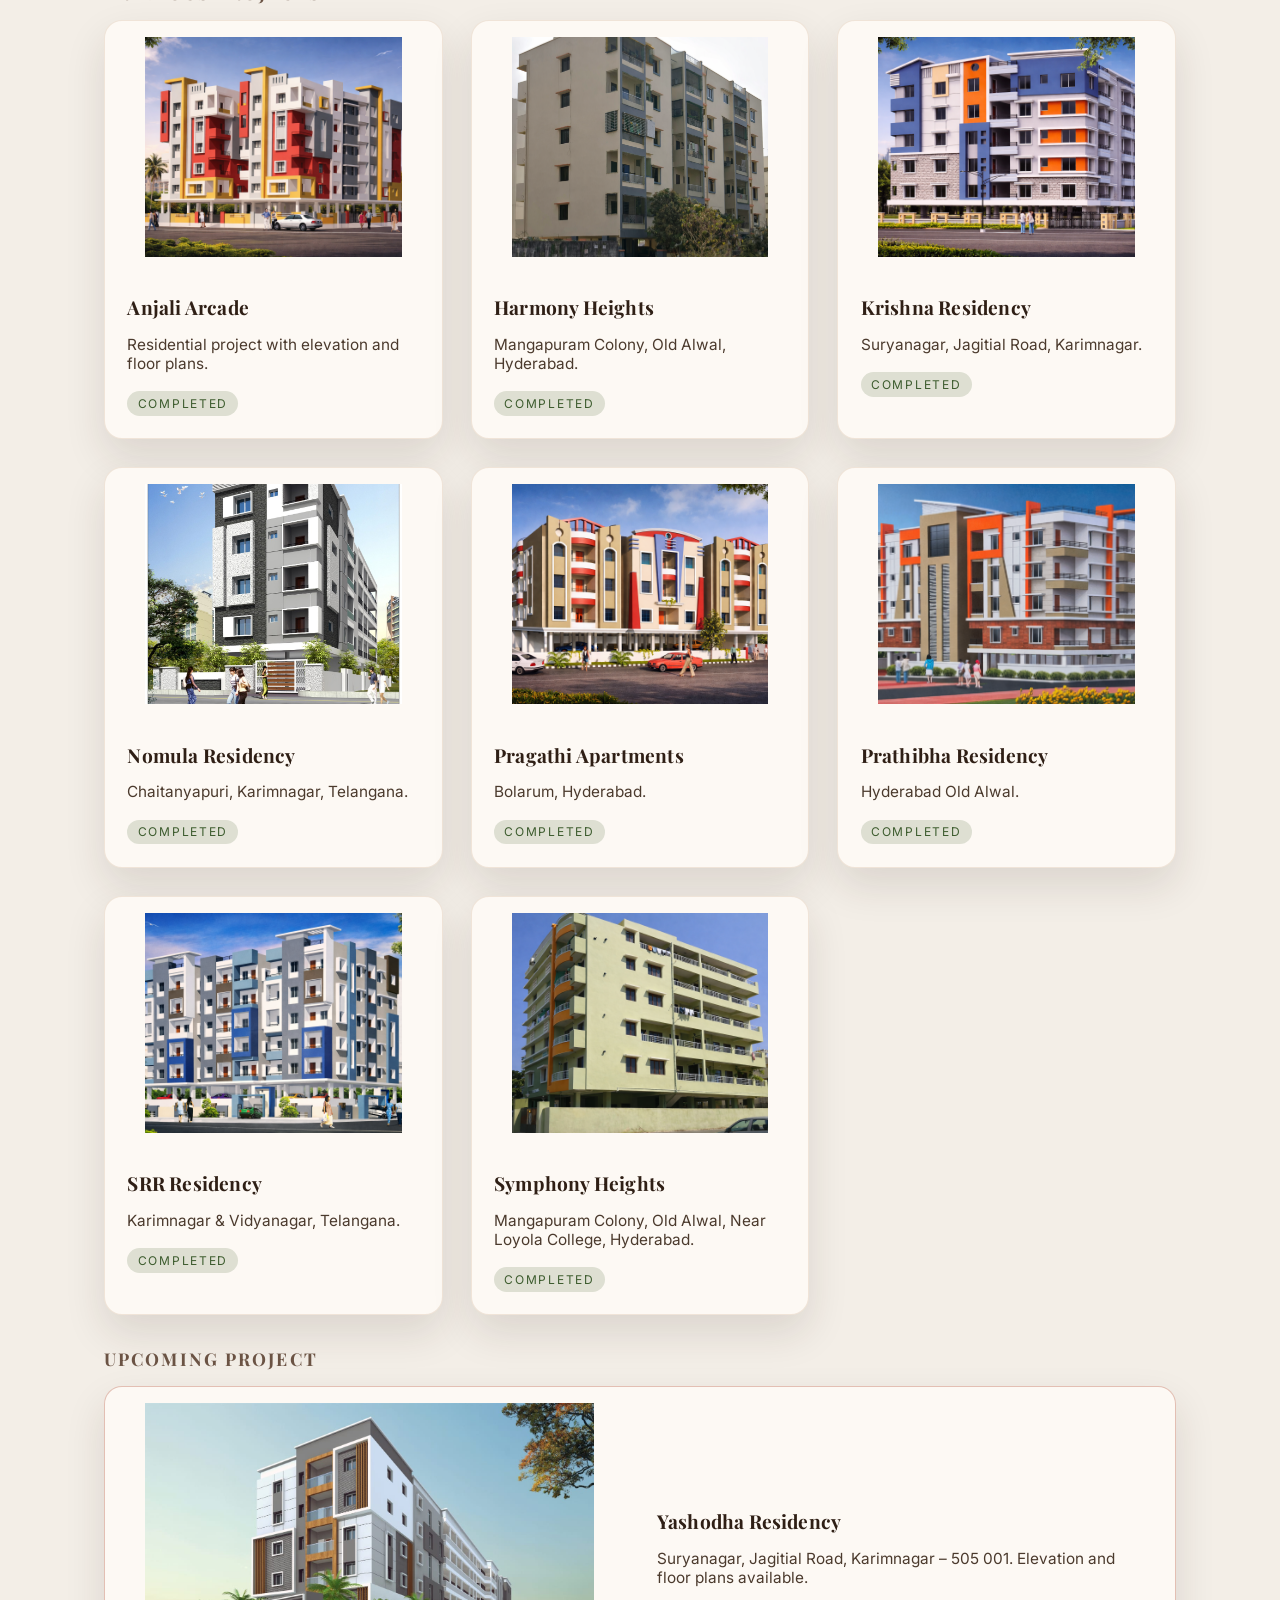
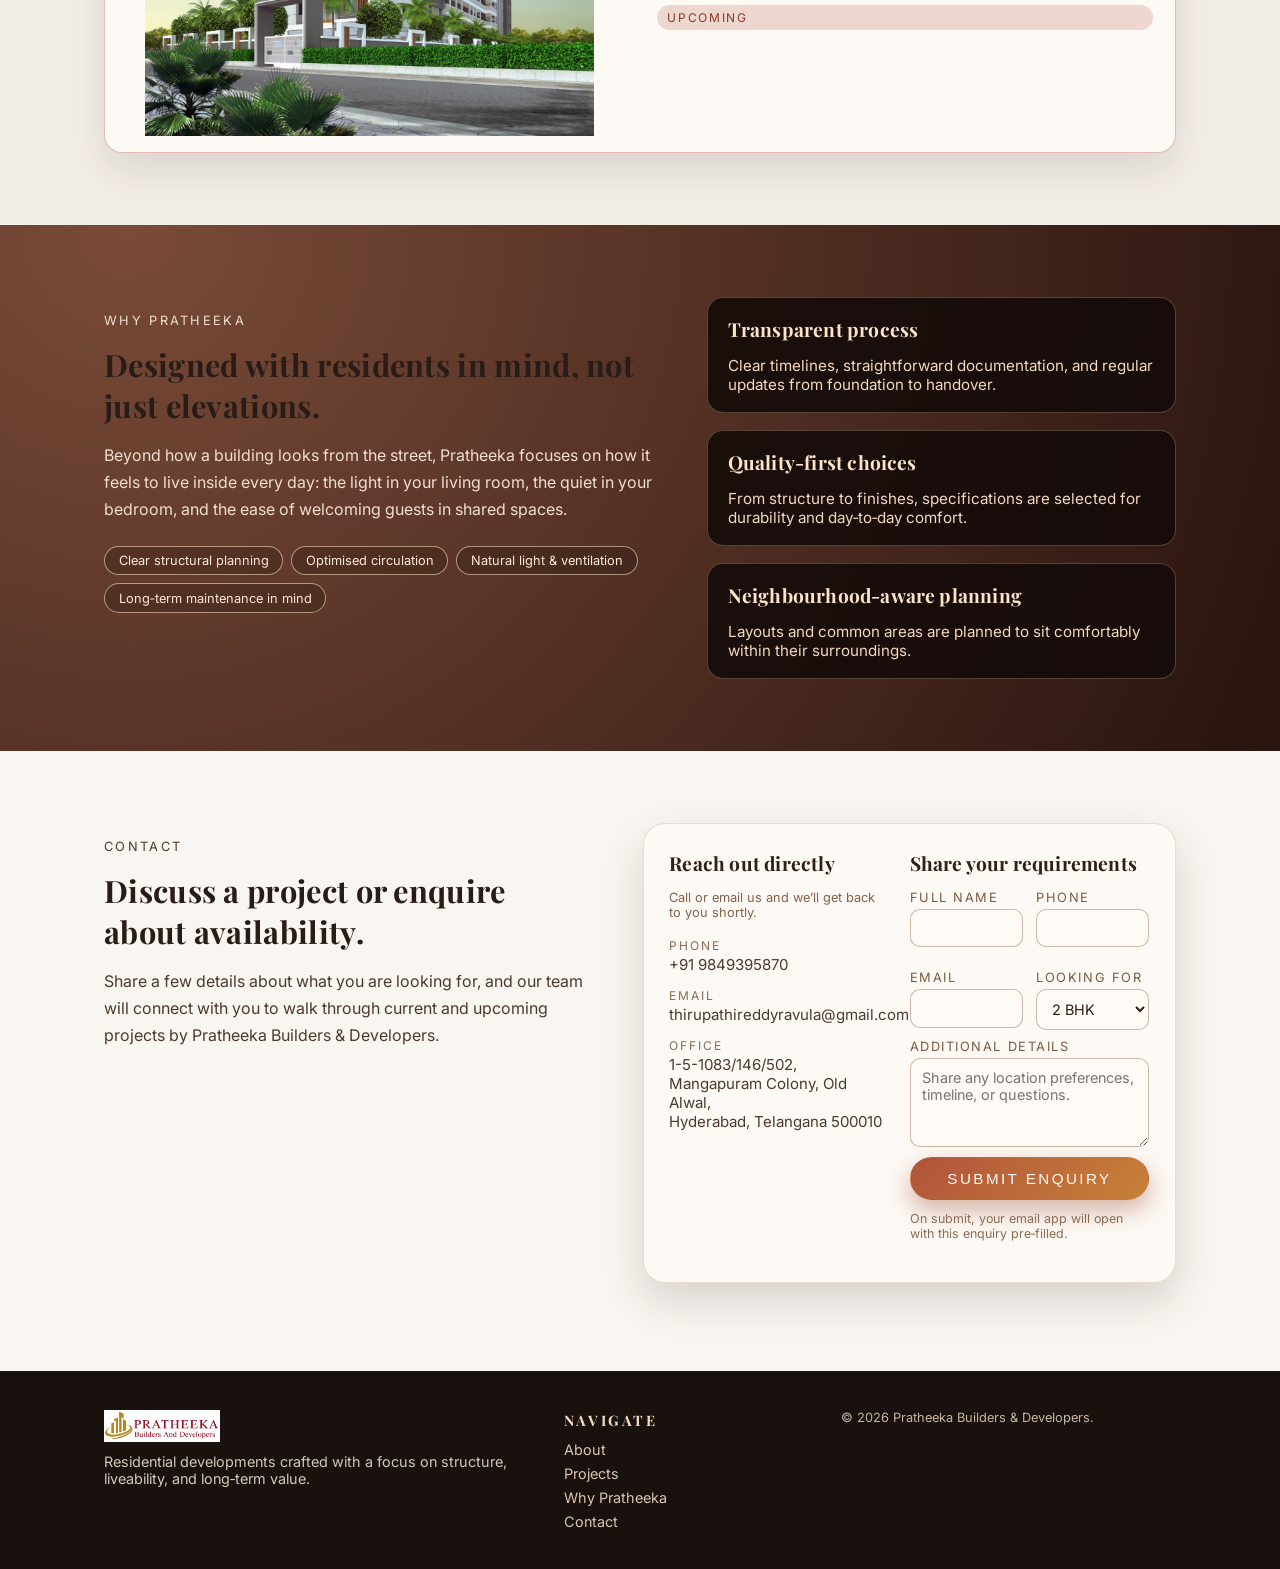
==== commit 5faba1c9: "Update code files" ====
--- a/index.html
+++ b/index.html
@@ -363,9 +363,6 @@
         </nav>
         <div class="footer-meta">
           <p>&copy; <span id="year"></span> Pratheeka Builders &amp; Developers.</p>
-          <p class="footer-note">
-            Crafted as a custom, Luzen‑inspired layout for web deployment.
-          </p>
         </div>
       </div>
     </footer>
--- a/styles.css
+++ b/styles.css
@@ -813,6 +813,15 @@
   line-height: 1.6;
 }
 
+.project-brochure {
+  margin: 1rem 0 0;
+}
+.project-brochure .btn-brochure {
+  display: inline-flex;
+  align-items: center;
+  gap: 0.4rem;
+}
+
 .project-elevation {
   margin: 0 0 2.5rem;
   border-radius: 18px;
